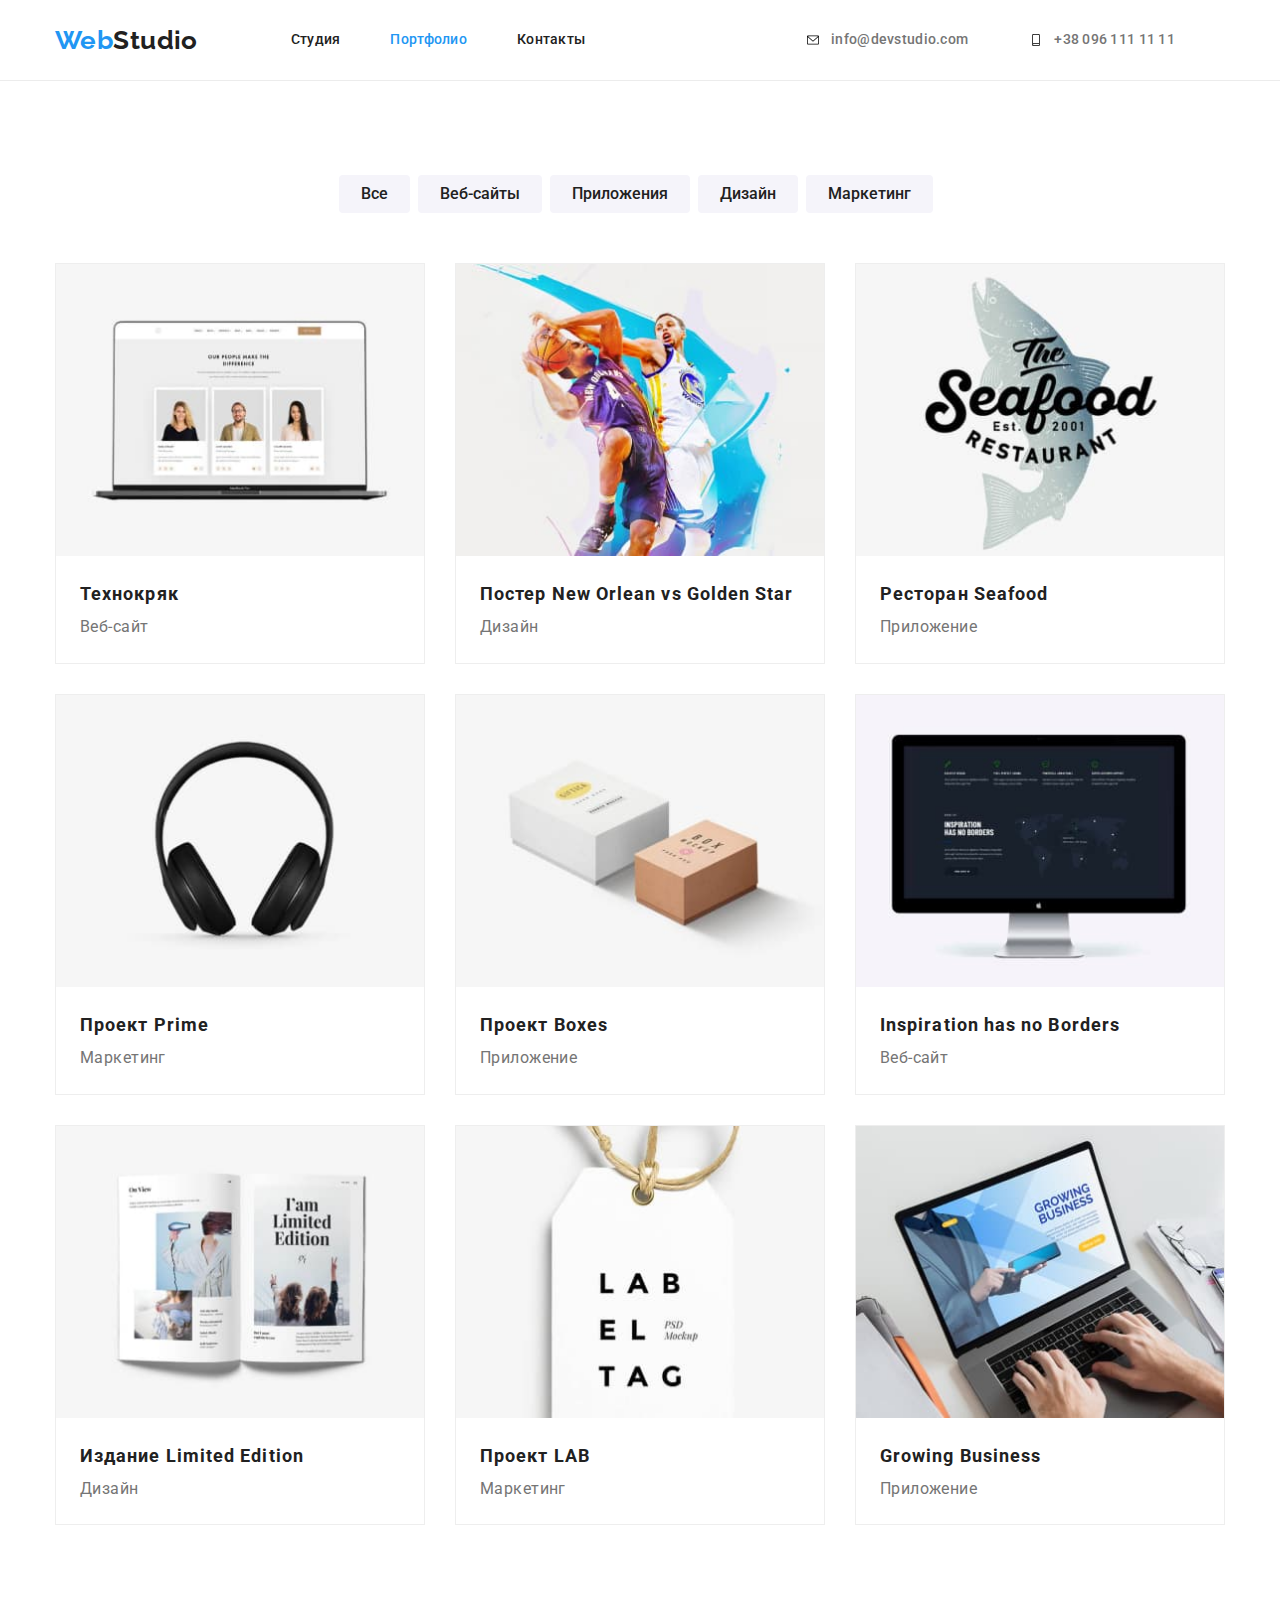
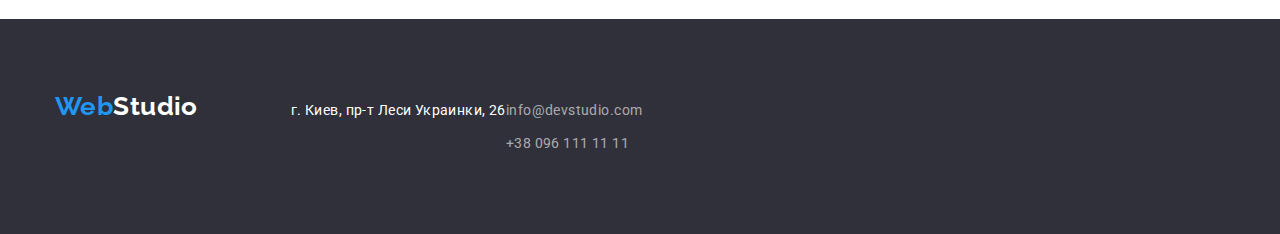
==== portfolio.html @ 6f7464fd "добавляет фоновые изображения" ====
<!DOCTYPE html>
<html lang="ru">

<head>
    <meta charset="UTF-8">
    <meta name="viewport" content="width=device-width, initial-scale=1.0">
    <title>Студия</title>
    <link rel="stylesheet" href="https://cdnjs.cloudflare.com/ajax/libs/modern-normalize/1.0.0/modern-normalize.min.css"> 
    <link href="https://fonts.googleapis.com/css2?family=Raleway:wght@700&family=Roboto:wght@400;500;700;900&display=swap" rel="stylesheet" />
    <link rel="stylesheet" href="./css/styles.css" />
</head>

<body>
    <!-- Шапка сайта -->
    <header class="page-header">
        <!-- Навигация -->
        <div class="container header-container">
            <nav class="nav">
                <a href="./index.html" class="logo link" lang="en"><span class="logo-span">Web</span>Studio</a>
                <ul class="site-nav marker">
                    <li><a href="./index.html" class="link ">Студия</a></li>
                    <li><a href="./portfolio.html" class="link current">Портфолио</a></li>
                    <li><a href="" class="link">Контакты</a></li>
                </ul>
            </nav>
            <ul class="auth-nav marker">
                <li class="item">
                    <a href="mailto:info@devstudio.com" lang="en" class="link">
                        <div class="icon-container">
                            <svg class="button-icon" width="16" height="12">
                                <use href="./images/symbol-defs.svg#envelope"></use>
                            </svg>
                        </div>
                        info@devstudio.com
                    </a>
            
                </li>
                <li class="item">
            
                    <a href="tel:+38 096 111 11 11" class="link">
                        <div class="icon-container">
                            <svg class="button-icon" width="16" height="12">
                                <use href="./images/symbol-defs.svg#smartphone"></use>
                            </svg>
                        </div>
                        +38 096 111 11 11
                    </a>
                </li>
            
            </ul>
        </div>
    </header>
    <main>
        <!-- Портфолио -->
        
       <section class="section">
            <div class="container">
                <h1 class="section-title hiden">Портфолио</h1>
                <h2 class="section-title hiden">Филльтры</h2>
                <ul class="filter marker">
                    <li class="filter-item">
                        <button class="filter-button" type="button">Все</button>
                    </li>
                    <li class="filter-item">
                        <button class="filter-button" type="button">Веб-сайты</button>
                    </li>
                    <li class="filter-item">
                        <button class="filter-button" type="button">Приложения</button>
                    </li>
                    <li class="filter-item">
                        <button class="filter-button" type="button">Дизайн</button>
                    </li>
                    <li class="filter-item">
                        <button class="filter-button" type="button">Маркетинг</button>
                    </li>
                </ul>
            </div>
            
            <div class="container">
                <ul class="example marker">
                    <li class="example-items">
                        <a href="" class="link">
                            <img src="./images/portfolio-img1.jpg" alt="Изображение лептопа" width="370" height="294">
                            <div class="example-work" tabindex="0">
                                <h3 class="example-title">Технокряк</h3>
                                <p class="example-content">Веб-сайт</p>
                             </div>
                        </a>                
                    </li>
                    <li class="example-items">
                        <a href="" class="link">
                            <img src="./images/portfolio-img2.jpg" alt="Изображение двух баскетболистов" width="370" height="294">
                            <div class="example-work">
                                <h3 class="example-title" lang="en">Постер New Orlean vs Golden Star</h3>
                                <p class="example-content">Дизайн</p>
                            </div>
                        </a>
                    </li>
                    <li class="example-items">
                        <a href="" class="link">
                            <img src="./images/portfolio-img3.jpg" alt="Изображение логотипу ресторану" width="370" height="294">
                            <div class="example-work">
                                <h3 class="example-title" lang="en">Ресторан Seafood</h3>
                                <p class="example-content">Приложение</p>
                            </div>                                
                        </a>
                    </li>
                    <li class="example-items">
                        <a href="" class="link">
                            <img src="./images/portfolio-img4.jpg" alt="Изображение наушников" width="370" height="294">
                            <div class="example-work">
                                <h3 class="example-title" lang="en">Проект Prime</h3>
                                <p class="example-content">Маркетинг</p>
                            </div>
                        </a>
                    </li>
                    <li class="example-items">
                        <a href="" class="link">
                            <img src="./images/portfolio-img5.jpg" alt="Изображение двух коробок" width="370" height="294">
                            <div class="example-work">
                                <h3 class="example-title" lang="en">Проект Boxes</h3>
                                <p class="example-content">Приложение</p>
                            </div>                                
                        </a>
                    </li>
                    <li class="example-items">
                        <a href="" class="link">
                            
                            <img src="./images/portfolio-img6.jpg" alt="Изображение монитора" width="370" height="294">
                            <div class="example-work">
                                <h3 class="example-title" lang="en">Inspiration has no Borders</h3>
                                <p class="example-content">Веб-сайт</p>
                            </div>
                        </a>
                    </li>
                    <li class="example-items">
                        <a href="" class="link">
                            <img src="./images/portfolio-img7.jpg" alt="Изображение книги" width="370" height="294">
                            <div class="example-work">
                                <h3 class="example-title" lang="en">Издание Limited Edition</h3>
                                <p class="example-content">Дизайн</p>
                            </div>
                        </a>
                    </li>
                    <li class="example-items">
                        <a href="" class="link">
                            <img src="./images/portfolio-img8.jpg" alt="Изображение лейбла" width="370" height="294">
                            <div class="example-work">
                                <h3 class="example-title" lang="en">Проект LAB</h3>
                                <p class="example-content">Маркетинг</p>
                            </div>
                        </a>
                    </li>
                    <li class="example-items">
                        <a href="" class="link">
                            <img src="./images/portfolio-img9.jpg" alt="Изображение лептопа" width="370" height="294">
                            <div class="example-work">
                                <h3 class="example-title" lang="en">Growing Business</h3>
                                <p class="example-content">Приложение</p>
                            </div>
                        </a>
                    </li>
                
                </ul>
            </div>
        </section>
    </main>
    <!-- Футер -->
    <footer class="footer">
        <div class="container">
            <a href="./index.html" class="logo link" lang="en"><span class="logo-span">Web</span>Studio</a>
            <address class="address">
                г. Киев, пр-т Леси Украинки, 26
            </address>
            <ul class="footer-nav marker">
                <li><a href="" class="footer-nav link" lang="en">info@devstudio.com</a></li>
                <li><a href="" class="footer-nav link">+38 096 111 11 11</a></li>
            </ul>
        </div>
    </footer>
</body>

</html>
---- css/styles.css ----
/* цвет заголовков  #212121; */
/* основной цвет текста #757575; */
/* белый  #FFFFFF; */
/* акцент #2196F3; */
/* цвет фона #E5E5E5; */
:root {
  --title-text-color: #212121;
  --accent-color: #2196f3;
  --primary-text-color: #757575;
  --page-background-color: #e5e5e5;
  --white-color: #ffffff;
  --second-bg-color: #2f303a;
  --third-bg-color: #f5f4fa;
  --card-set-gap: 30px;
}
body {
  background-color: var(--pfge-background-color);
  color: var(--primary-text-color);
  font-family: Roboto, sans-serif;
  font-weight: 400;
  font-size: 14px;
  line-height: 1.71;
  letter-spacing: 0.03em;
  min-height: 100vh;
}
/* Убираем внешние отступы */
body,
h1,
h2,
h3,
h4,
p {
  margin: 0;
}
img {
  display: block;
  max-width: 100%;
  height: auto;
}
:active,
:hover,
:focus {
  outline: 0;
  outline-offset: 0;
}
.container {
  width: 1200px;
  padding-left: 15px;
  padding-right: 15px;

  margin-left: auto;
  margin-right: auto;
  margin: 0 auto;
}
.section {
  padding-top: 94px;
}
.hero {
  padding-top: 200px;
  padding-bottom: 200px;
}
.hero-title {
  font-family: roboto;
}
.link {
  text-decoration: none;
}
.marker {
  list-style: none;
  padding: 0;
  margin: 0;
}
/* site-nav */
/* .page-header {
  display: flex;
  align-items: center;
  justify-content: space-between;
  padding: 10px;
} */
.nav,
.site-nav,
.auth-nav,
.header-container {
  display: flex;
  justify-content: space-between;
  align-items: center;
}
.page-header {
  border-bottom: 1px solid #ececec;
}

.logo {
  color: var(--title-text-color);
  font-family: Raleway;
  font-weight: 700;
  font-size: 26px;
  line-height: 1.19;

  display: inline-block;
  margin-right: 93px;
}
.logo-span {
  color: var(--accent-color);
}
.site-nav .link,
.auth-nav .link {
  color: var(--title-text-color);
  font-weight: 500;
  font-size: 14px;
  line-height: 1.14;
  letter-spacing: 0.02em;
  margin-right: 50px;

  padding-top: 32px;
  padding-bottom: 32px;
  display: flex;
}
.site-nav .link:not(:last-child) {
  margin-right: 50px;
}
.auth-nav .link {
  color: var(--primary-text-color);
  margin-left: 10px;
}

.site-nav .link.current {
  color: var(--accent-color);
}
.site-nav .link:hover,
.auth-nav .link:hover,
.site-nav .link:focus,
.auth-nav .link:focus {
  color: var(--accent-color);
  fill: var(--accent-color);
}
.icon-container {
  cursor: pointer;
  display: flex;
  align-items: center;
  margin-right: 10px;
}
/* .icon-container:hover.head-icon {
  fill: var(--accent-color);
} */
/* hero */
.hero {
  max-width: 1600px;
  height: 600px;
  margin-right: auto;
  margin-left: auto;
  background-image: linear-gradient(
      to right,
      rgba(47, 48, 58, 0.4),
      rgba(47, 48, 58, 0.4)
    ),
    url(../images/hero-img-bg.jpg);
  background-repeat: no-repeat;
  background-position: center;
  background-size: cover;
  text-align: center;
  background-color: rgba(47, 48, 58, 0.4);
}
.hero-title {
  color: var(--white-color);
  font-weight: 900;
  font-size: 44px;
  line-height: 1.36;
  letter-spacing: 0.06em;
  text-align: center;
  text-transform: uppercase; /*прописными*/
  max-width: 700px;

  margin-top: 0;
  margin: 0 auto 40px;
  display: block;
}
/* button */
.button {
  color: var(--white-color);
  background-color: var(--accent-color);
  font-family: inherit;
  font-weight: 700;
  font-size: 16px;
  line-height: 1.9;
  text-align: center;

  padding: 10px 32px;
  min-width: 200px;
  height: 50px;
  border-radius: 4px;
  margin: 0 auto;
  border: none;
  cursor: pointer;
}
/* sections */
.section-title {
  color: var(--title-text-color);
  font-weight: 700;
  font-size: 36px;
  line-height: 1.17;
  text-align: center;

  margin-top: 0;
  margin-bottom: 50px;
}
.features {
  display: flex;
}
.features-item:not(:last-child) {
  margin-right: 30px;
}
.features-item {
  display: inline-block;
}
.icon-features {
  display: flex;
  align-items: center;
  justify-content: center;
  border-radius: 4px;
  margin-bottom: 30px;
  height: 120px;
  fill: var(--primary-text-color);
  background-color: var(--third-bg-color);
}

/* добавляет через фон иконки 
.features-item::before {
  display: block;
  content: '';
  height: 120px;
  background-size: contain;
  background-repeat: no-repeat;
  background-position: center;
  background-color: var(--third-bg-color);
  border-radius: 4px;
  margin-bottom: 30px;
}
.icon-antenna::before {
  background-image: url(../images/antenna.svg);
}
.icon-astronaut::before {
  background-image: url(../images/astronaut.svg);
}
.icon-diagram::before {
  background-image: url(../images/diagram.svg);
}
.icon-clock::before {
  background-image: url(../images/clock.svg);
} */
.features-title {
  color: var(--title-text-color);
  font-weight: 700;
  font-size: 14px;
  line-height: 1.14;
  text-transform: uppercase;

  margin-top: 0;
  margin-bottom: 10px;
}
.features-content {
  color: var(--primary-text-color);
  margin-top: 0;
  margin-bottom: 0;

  display: flex;
}
.pattern {
  display: flex;
  justify-content: space-between;
}
.pattern-item {
  display: block;
}
/* .pattern-item:not(:last-child) {
  margin-right: 30px;
} */
.team {
  display: flex;
  padding-bottom: 94px;
}
.team-title {
  color: var(--title-text-color);
  font-weight: 500;
  font-size: 16px;
  line-height: 1.19;

  margin-top: 30px;
  margin-bottom: 10px;
  text-align: center;
}
.team-content {
  color: var(--primary-text-color);
  font-weight: 400;
  font-size: 16px;
  line-height: 1.19;

  margin-top: 0;
  margin-bottom: 0;
  padding-bottom: 16px;
  text-align: center;

  background: #ffffff;

  border-bottom: 4px;
}
.team-style {
  background-color: var(--third-bg-color);
  margin-top: 94px;
}
.team-member {
  background-color: var(--white-color);
  box-shadow: 0px 1px 3px rgba(0, 0, 0, 0.12), 0px 1px 1px rgba(0, 0, 0, 0.14),
    0px 2px 1px rgba(0, 0, 0, 0.2);
}
.team-member:not(:last-child) {
  margin-right: 30px;
}
.social-link {
  align-items: center;
  cursor: pointer;
  display: flex;
  width: 44px;
  height: 44px;

  border-radius: 50%;
  justify-content: center;
  fill: #afb1b8;
}
.team-link {
  display: flex;
  padding-bottom: 30px;
  justify-content: space-evenly;
}
.social-link:hover,
.social-link:focus {
  background-color: var(--accent-color);
  fill: var(--white-color);
}
.hiden {
  clip-path: inset(100%);
  clip: rect(1px 1px 1px 1px); /* IE 6/7 */
  clip: rect(1px, 1px, 1px, 1px);
  height: 1px;
  overflow: hidden;
  position: absolute;
  white-space: nowrap; /* added line */
  width: 1px;
}
.clients {
  align-items: center;
  cursor: pointer;
  display: flex;
  padding-bottom: 94px;
}
.company-link {
  align-items: center;
  justify-content: center;
  cursor: pointer;
  display: flex;
  width: 170px;
  height: 90px;
  margin-right: 30px;
  border: 1px solid #afb1b8;
  border-radius: 4px;
  fill: #afb1b8;
}
.company-link:hover,
.company-link:focus {
  fill: var(--accent-color);
  border: 1px solid var(--accent-color);
}
.clients-item:last-child {
  margin-right: 0;
}
/* footer */
.footer .logo {
  color: var(--white-color);
}
.footer {
  background-color: var(--second-bg-color);
  padding-top: 60px;
  padding-bottom: 60px;
  display: flex;
  align-items: BASELINE;
}
.footer-nav {
  display: block;
  color: rgba(255, 255, 255, 0.6);
  padding-bottom: 9px;
}

.address {
  color: var(--white-color);
  font-style: normal;

  padding-top: 20px;
  margin-bottom: 9px;
}
.footer .container {
  display: flex;
  align-items: baseline;
}
.footer-adress {
  margin-right: 50px;
}
.footer .container P {
  font-family: Roboto;
  font-style: normal;
  font-weight: bold;
  font-size: 14px;
  line-height: 1.14;
  letter-spacing: 0.03em;
  text-transform: uppercase;
  color: var(--white-color);
}

.footer-link {
  display: flex;
  margin-top: 20px;
  justify-content: space-evenly;
  height: 60px;
  width: 200px;
  align-items: center;
}
.footer .social-link {
  fill: var(--white-color);
  background: rgba(255, 255, 255, 0.1);
}
.footer-link .social-link:hover,
.footer-link .social-link:focus {
  background-color: var(--accent-color);
}

/* portfolio */
.example-title {
  color: var(--title-text-color);
  font-weight: 700;
  font-size: 18px;
  line-height: 2;
  letter-spacing: 0.06em;

  /* margin-top: 20px;
  margin-bottom: 4px; */
}
.example-items {
  /* width: 370px; */
  display: block;
  flex-basis: calc((100% - 60px) / 3);
  border: 1px solid #eeeeee;
  margin-bottom: 30px;
  margin-right: 30px;
}
.example-items:hover,
.example-items:focus {
  box-shadow: 0px 1px 1px rgba(0, 0, 0, 0.12), 0px 4px 4px rgba(0, 0, 0, 0.06),
    1px 4px 6px rgba(0, 0, 0, 0.16);
}
.example-content {
  color: var(--primary-text-color);
  font-weight: normal;
  font-size: 16px;
  line-height: 1.9;

  margin-top: 0;
  margin-bottom: 0;
}
.example-work {
  padding: 20px 24px 20px 24px;
}
.filter-item {
  display: inline-block;
  text-align: center;
  margin-right: 8px;
  border: none;
}
.filter-button:hover,
.filter-button:focus {
  color: var(--white-color);
  background-color: var(--accent-color);
  cursor: pointer;
  box-shadow: 0px 3px 1px rgba(0, 0, 0, 0.1), 0px 1px 2px rgba(0, 0, 0, 0.08),
    0px 2px 2px rgba(0, 0, 0, 0.12);
}
.filter-button {
  color: var(--title-text-color);
  background-color: var(--third-bg-color);
  font-weight: 500;
  font-size: 16px;
  line-height: 1.63;

  border-radius: 4px;
  border: none;
  padding: 6px 22px;
}
.filter {
  display: flex;
  justify-content: center;
  margin-bottom: 50px;
}
.example {
  margin: 0;
  list-style: none;
  display: flex;
  flex-wrap: wrap;
  margin-bottom: 94px;
}

.example-items:nth-child(3n) {
  margin-right: 0;
}
.example-items:nth-last-child(-n + 3) {
  margin-bottom: 0;
}
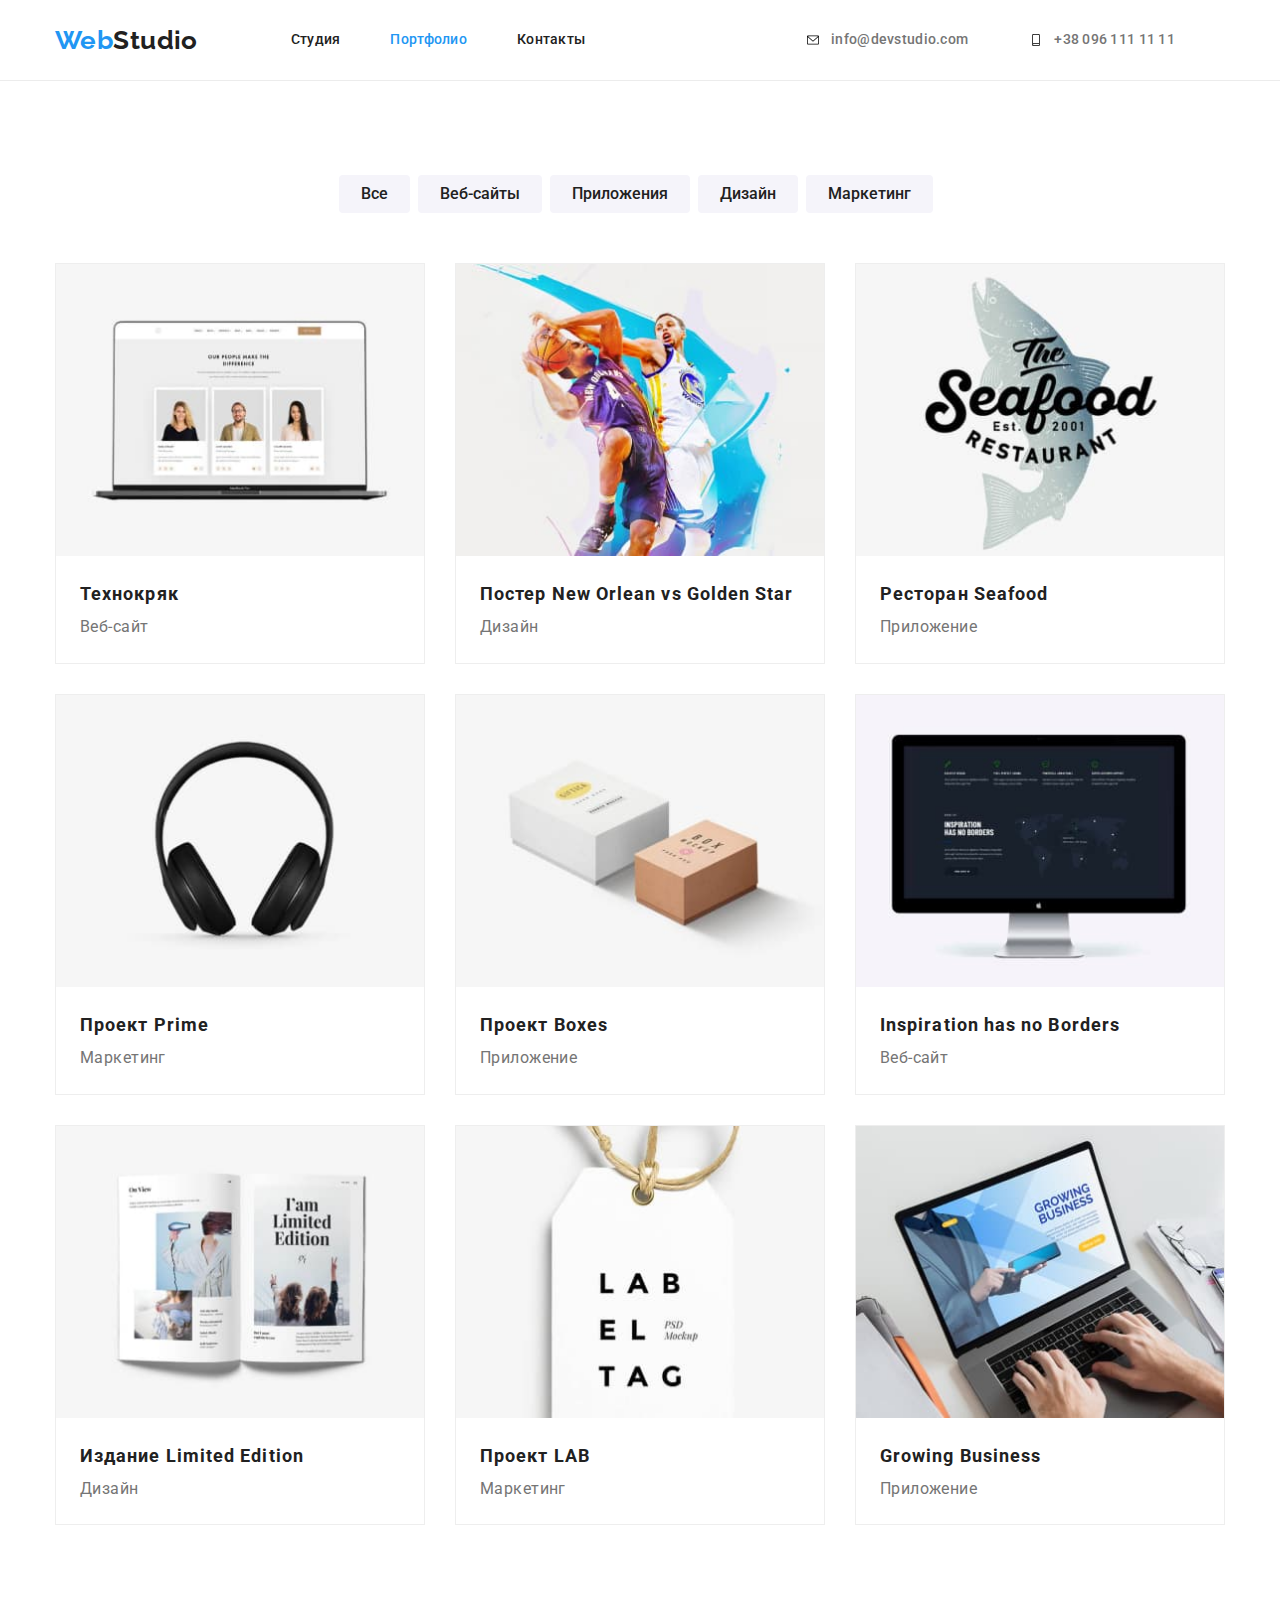
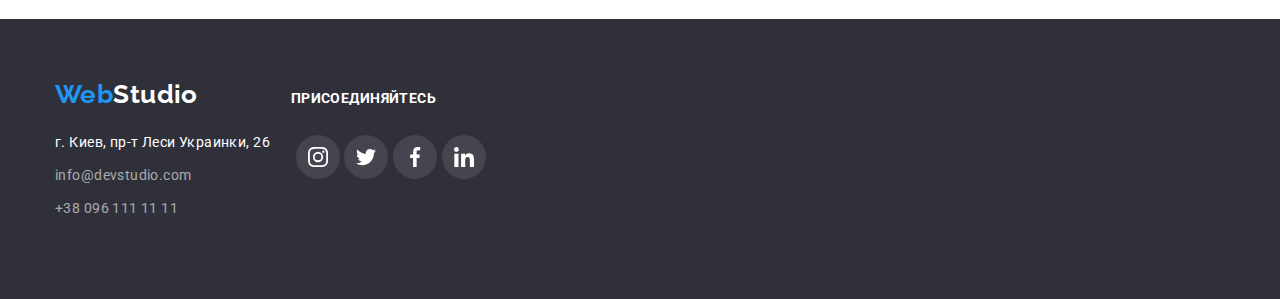
==== commit 3f39ca4a: "исправляет футер" ====
--- a/portfolio.html
+++ b/portfolio.html
@@ -168,14 +168,49 @@
     <!-- Футер -->
     <footer class="footer">
         <div class="container">
-            <a href="./index.html" class="logo link" lang="en"><span class="logo-span">Web</span>Studio</a>
-            <address class="address">
-                г. Киев, пр-т Леси Украинки, 26
-            </address>
-            <ul class="footer-nav marker">
-                <li><a href="" class="footer-nav link" lang="en">info@devstudio.com</a></li>
-                <li><a href="" class="footer-nav link">+38 096 111 11 11</a></li>
-            </ul>
+            <div class="footer-asress">
+                <a href="./index.html" class="logo link" lang="en"><span class="logo-span">Web</span>Studio</a>
+                <address class="address">
+                    г. Киев, пр-т Леси Украинки, 26
+                </address>
+                <ul class="footer-nav marker">
+                    <li><a href="" class="footer-nav link" lang="en">info@devstudio.com</a></li>
+                    <li><a href="" class="footer-nav link">+38 096 111 11 11</a></li>
+                </ul>
+            </div>
+            <div class="footer-conteiner">
+                <p>присоединяйтесь</p>
+                <ul class="footer-link marker">
+                    <li>
+                        <a href="" aria-label="Инстаграм" class="social-link">
+                            <svg class="team-icon" width="20" height="20">
+                                <use href="./images/symbol-defs.svg#instagram"></use>
+                            </svg>
+                        </a>
+                    </li>
+                    <li>
+                        <a href="" aria-label="Твиттер" class="social-link">
+                            <svg class="team-icon" width="20" height="20">
+                                <use href="./images/symbol-defs.svg#twitter"></use>
+                            </svg>
+                        </a>
+                    </li>
+                    <li>
+                        <a href="" aria-label="Фейсбук" class="social-link">
+                            <svg class="team-icon" width="20" height="20">
+                                <use href="./images/symbol-defs.svg#facebook"></use>
+                            </svg>
+                        </a>
+                    </li>
+                    <li>
+                        <a href="" aria-label="Линкедин" class="social-link">
+                            <svg class="team-icon" width="20" height="20">
+                                <use href="./images/symbol-defs.svg#linkedin"></use>
+                            </svg>
+                        </a>
+                    </li>
+                </ul>
+            </div>
         </div>
     </footer>
 </body>
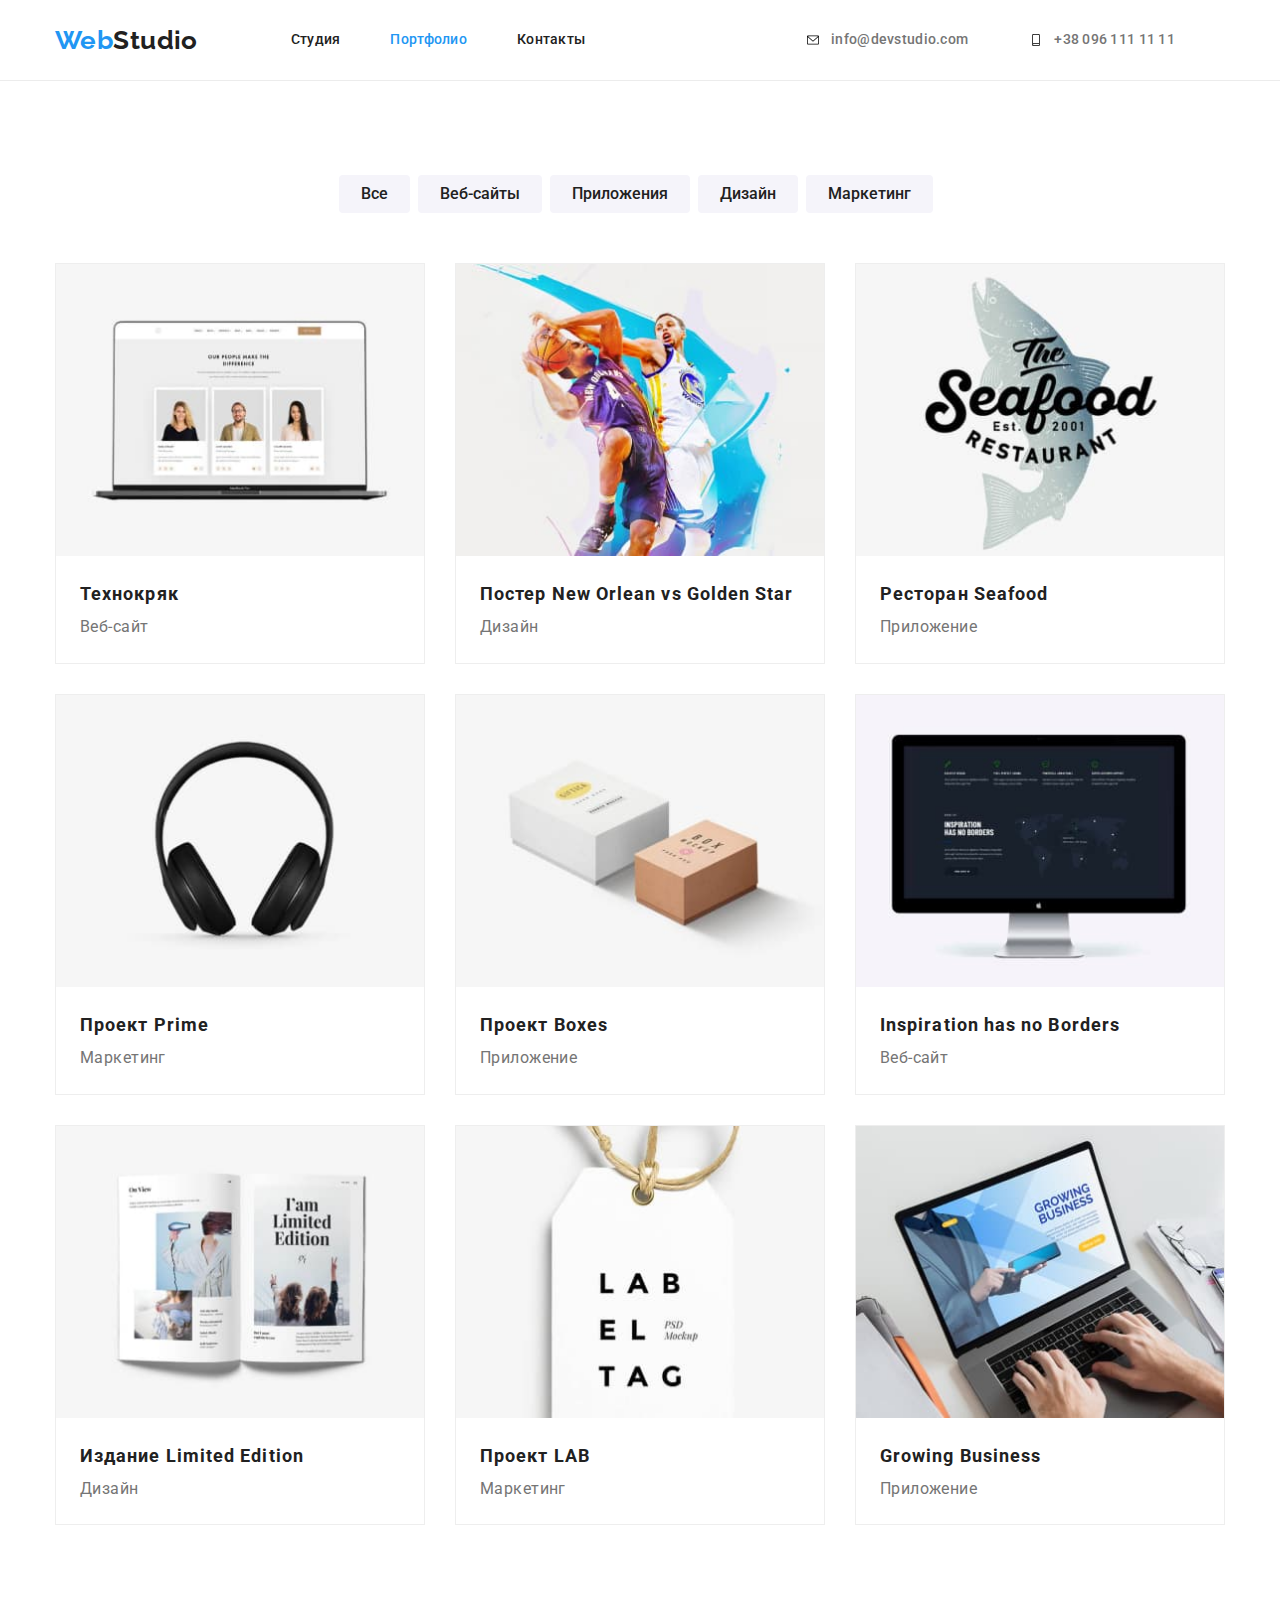
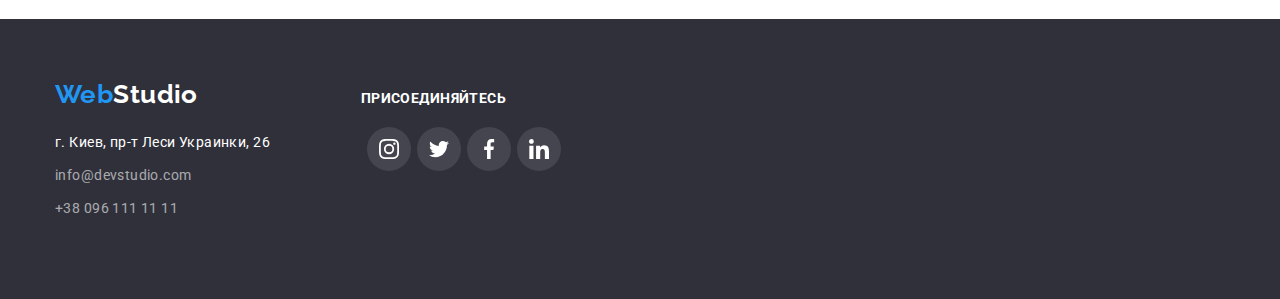
==== commit 55effb20: "Исправляет фокус" ====
--- a/portfolio.html
+++ b/portfolio.html
@@ -78,16 +78,16 @@
             
             <div class="container">
                 <ul class="example marker">
-                    <li class="example-items">
+                    <li class="example-items" tabindex="0">
                         <a href="" class="link">
                             <img src="./images/portfolio-img1.jpg" alt="Изображение лептопа" width="370" height="294">
-                            <div class="example-work" tabindex="0">
+                            <div class="example-work">
                                 <h3 class="example-title">Технокряк</h3>
                                 <p class="example-content">Веб-сайт</p>
-                             </div>
+                            </div>
                         </a>                
                     </li>
-                    <li class="example-items">
+                    <li class="example-items" tabindex="0">
                         <a href="" class="link">
                             <img src="./images/portfolio-img2.jpg" alt="Изображение двух баскетболистов" width="370" height="294">
                             <div class="example-work">
@@ -96,7 +96,7 @@
                             </div>
                         </a>
                     </li>
-                    <li class="example-items">
+                    <li class="example-items" tabindex="0">
                         <a href="" class="link">
                             <img src="./images/portfolio-img3.jpg" alt="Изображение логотипу ресторану" width="370" height="294">
                             <div class="example-work">
@@ -105,7 +105,7 @@
                             </div>                                
                         </a>
                     </li>
-                    <li class="example-items">
+                    <li class="example-items" tabindex="0">
                         <a href="" class="link">
                             <img src="./images/portfolio-img4.jpg" alt="Изображение наушников" width="370" height="294">
                             <div class="example-work">
@@ -114,7 +114,7 @@
                             </div>
                         </a>
                     </li>
-                    <li class="example-items">
+                    <li class="example-items" tabindex="0">
                         <a href="" class="link">
                             <img src="./images/portfolio-img5.jpg" alt="Изображение двух коробок" width="370" height="294">
                             <div class="example-work">
@@ -123,9 +123,8 @@
                             </div>                                
                         </a>
                     </li>
-                    <li class="example-items">
-                        <a href="" class="link">
-                            
+                    <li class="example-items" tabindex="0">
+                        <a href="" class="link">                            
                             <img src="./images/portfolio-img6.jpg" alt="Изображение монитора" width="370" height="294">
                             <div class="example-work">
                                 <h3 class="example-title" lang="en">Inspiration has no Borders</h3>
@@ -133,7 +132,7 @@
                             </div>
                         </a>
                     </li>
-                    <li class="example-items">
+                    <li class="example-items" tabindex="0">
                         <a href="" class="link">
                             <img src="./images/portfolio-img7.jpg" alt="Изображение книги" width="370" height="294">
                             <div class="example-work">
@@ -142,7 +141,7 @@
                             </div>
                         </a>
                     </li>
-                    <li class="example-items">
+                    <li class="example-items" tabindex="0">
                         <a href="" class="link">
                             <img src="./images/portfolio-img8.jpg" alt="Изображение лейбла" width="370" height="294">
                             <div class="example-work">
@@ -151,7 +150,7 @@
                             </div>
                         </a>
                     </li>
-                    <li class="example-items">
+                    <li class="example-items" tabindex="0">
                         <a href="" class="link">
                             <img src="./images/portfolio-img9.jpg" alt="Изображение лептопа" width="370" height="294">
                             <div class="example-work">
--- a/css/styles.css
+++ b/css/styles.css
@@ -400,6 +400,9 @@
   display: flex;
   align-items: baseline;
 }
+.footer-conteiner {
+  margin-left: 70px;
+}
 .footer-adress {
   margin-right: 50px;
 }
@@ -418,8 +421,8 @@
   display: flex;
   margin-top: 20px;
   justify-content: space-evenly;
-  height: 60px;
-  width: 200px;
+  height: 44px;
+  width: 206px;
   align-items: center;
 }
 .footer .social-link {
@@ -450,11 +453,15 @@
   margin-bottom: 30px;
   margin-right: 30px;
 }
+.exaexample-items .link {
+  display: inline-block;
+}
 .example-items:hover,
 .example-items:focus {
   box-shadow: 0px 1px 1px rgba(0, 0, 0, 0.12), 0px 4px 4px rgba(0, 0, 0, 0.06),
     1px 4px 6px rgba(0, 0, 0, 0.16);
 }
+
 .example-content {
   color: var(--primary-text-color);
   font-weight: normal;
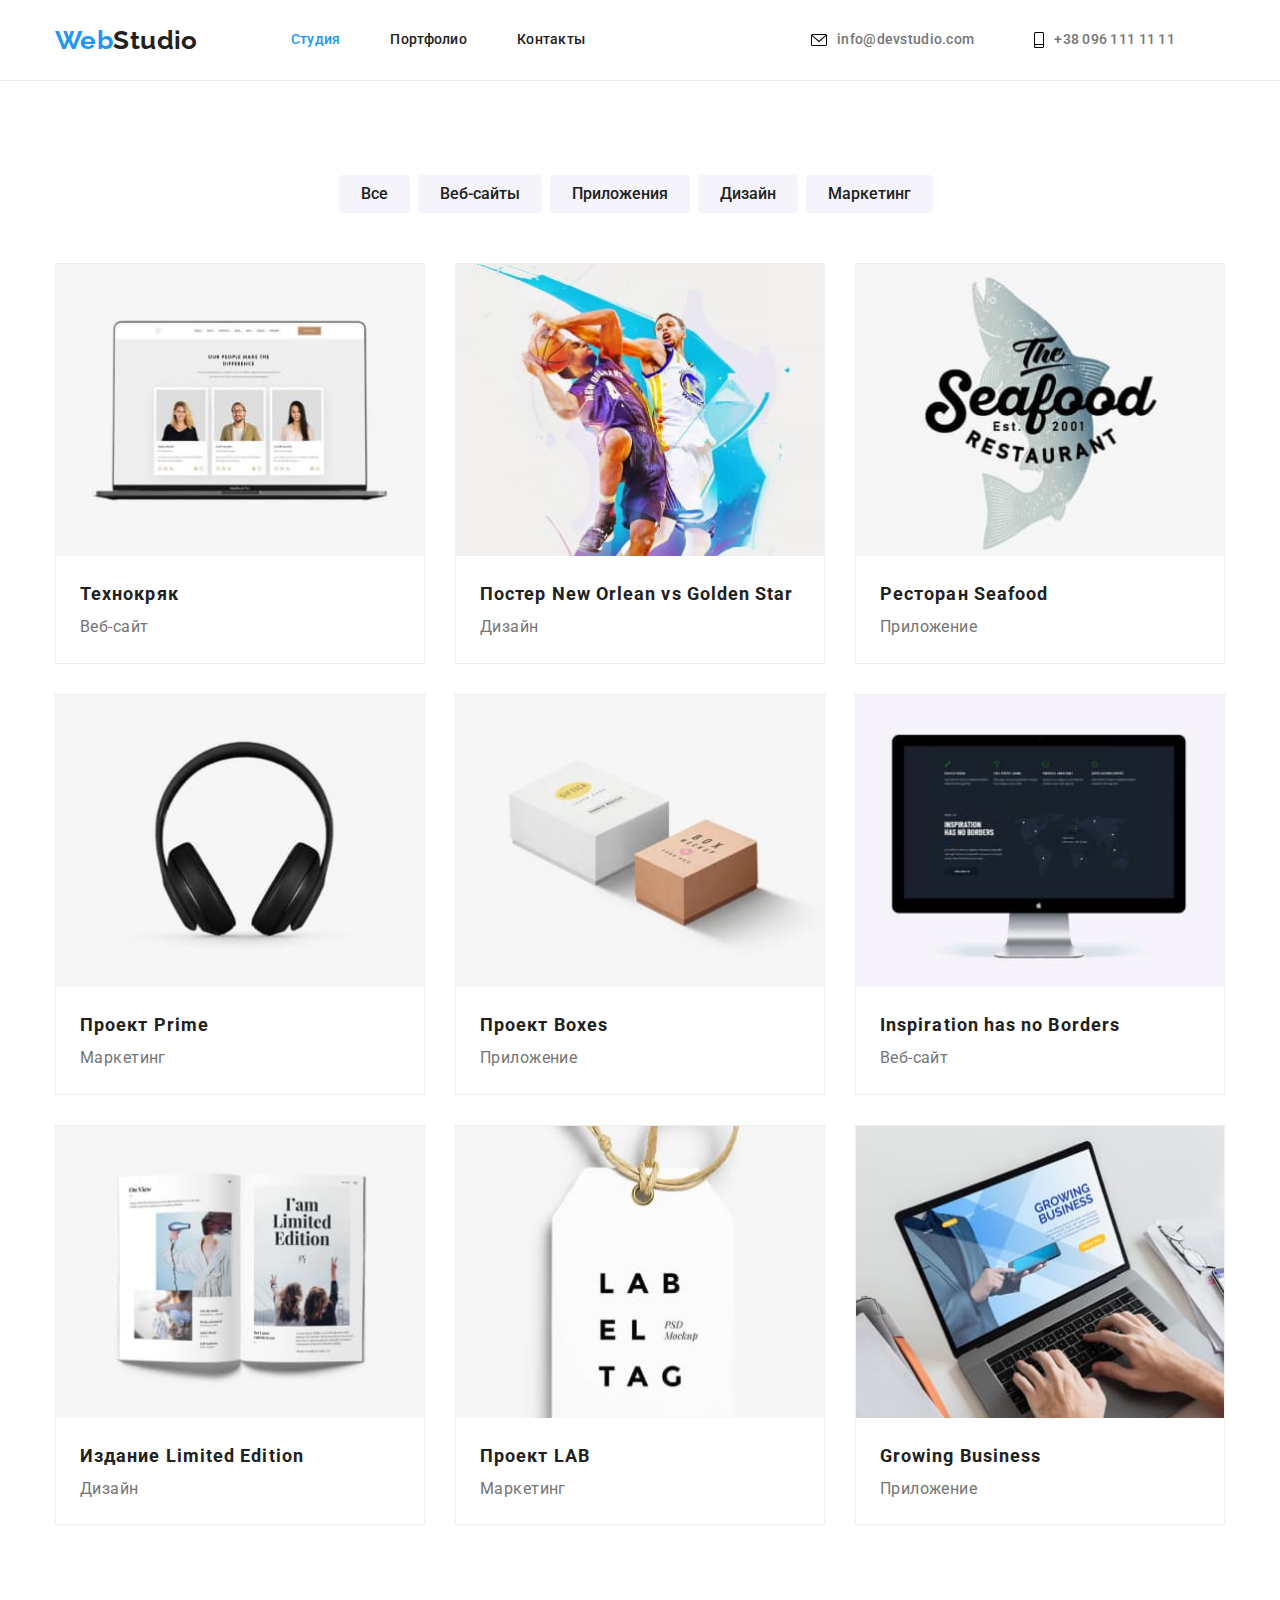
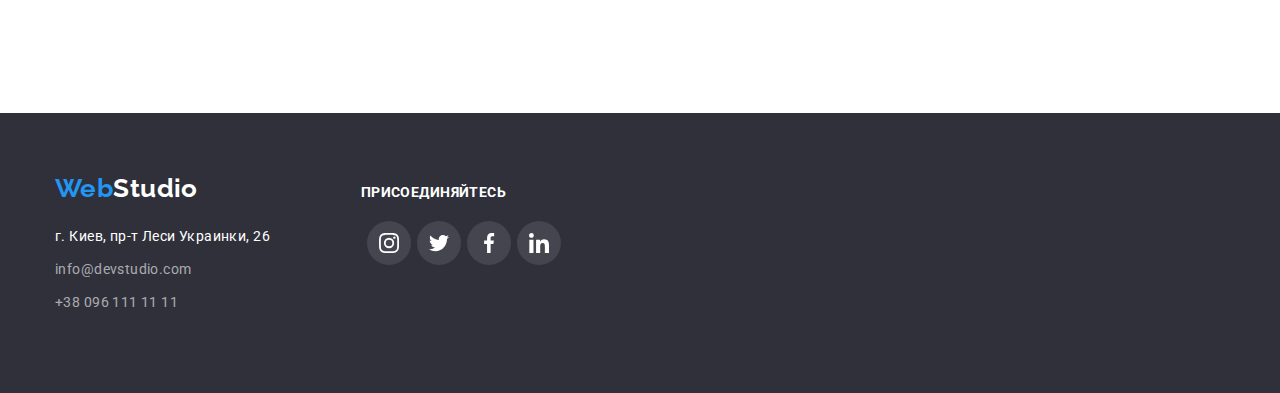
==== commit acc5de3d: "Исправления" ====
--- a/portfolio.html
+++ b/portfolio.html
@@ -18,35 +18,35 @@
             <nav class="nav">
                 <a href="./index.html" class="logo link" lang="en"><span class="logo-span">Web</span>Studio</a>
                 <ul class="site-nav marker">
-                    <li><a href="./index.html" class="link ">Студия</a></li>
-                    <li><a href="./portfolio.html" class="link current">Портфолио</a></li>
-                    <li><a href="" class="link">Контакты</a></li>
+                    <li class="item"><a href="./index.html" class="link current">Студия</a></li>
+                    <li class="item"><a href="./portfolio.html" class="link">Портфолио</a></li>
+                    <li class="item"><a href="" class="link">Контакты</a></li>
                 </ul>
             </nav>
             <ul class="auth-nav marker">
                 <li class="item">
                     <a href="mailto:info@devstudio.com" lang="en" class="link">
                         <div class="icon-container">
-                            <svg class="button-icon" width="16" height="12">
+                            <svg class="head-icon" width="16" height="12">
                                 <use href="./images/symbol-defs.svg#envelope"></use>
                             </svg>
                         </div>
                         info@devstudio.com
                     </a>
-            
+    
                 </li>
                 <li class="item">
-            
+    
                     <a href="tel:+38 096 111 11 11" class="link">
                         <div class="icon-container">
-                            <svg class="button-icon" width="16" height="12">
+                            <svg class="head-icon" width="10" height="16">
                                 <use href="./images/symbol-defs.svg#smartphone"></use>
                             </svg>
                         </div>
                         +38 096 111 11 11
                     </a>
                 </li>
-            
+    
             </ul>
         </div>
     </header>
@@ -78,8 +78,8 @@
             
             <div class="container">
                 <ul class="example marker">
-                    <li class="example-items" tabindex="0">
-                        <a href="" class="link">
+                    <li class="example-items" >
+                        <a href="" class="example-link link">
                             <img src="./images/portfolio-img1.jpg" alt="Изображение лептопа" width="370" height="294">
                             <div class="example-work">
                                 <h3 class="example-title">Технокряк</h3>
@@ -87,8 +87,8 @@
                             </div>
                         </a>                
                     </li>
-                    <li class="example-items" tabindex="0">
-                        <a href="" class="link">
+                    <li class="example-items">
+                        <a href="" class="example-link link">
                             <img src="./images/portfolio-img2.jpg" alt="Изображение двух баскетболистов" width="370" height="294">
                             <div class="example-work">
                                 <h3 class="example-title" lang="en">Постер New Orlean vs Golden Star</h3>
@@ -96,8 +96,8 @@
                             </div>
                         </a>
                     </li>
-                    <li class="example-items" tabindex="0">
-                        <a href="" class="link">
+                    <li class="example-items">
+                        <a href="" class="example-link link">
                             <img src="./images/portfolio-img3.jpg" alt="Изображение логотипу ресторану" width="370" height="294">
                             <div class="example-work">
                                 <h3 class="example-title" lang="en">Ресторан Seafood</h3>
@@ -105,8 +105,8 @@
                             </div>                                
                         </a>
                     </li>
-                    <li class="example-items" tabindex="0">
-                        <a href="" class="link">
+                    <li class="example-items">
+                        <a href="" class="example-link link">
                             <img src="./images/portfolio-img4.jpg" alt="Изображение наушников" width="370" height="294">
                             <div class="example-work">
                                 <h3 class="example-title" lang="en">Проект Prime</h3>
@@ -114,8 +114,8 @@
                             </div>
                         </a>
                     </li>
-                    <li class="example-items" tabindex="0">
-                        <a href="" class="link">
+                    <li class="example-items">
+                        <a href="" class="example-link link">
                             <img src="./images/portfolio-img5.jpg" alt="Изображение двух коробок" width="370" height="294">
                             <div class="example-work">
                                 <h3 class="example-title" lang="en">Проект Boxes</h3>
@@ -123,8 +123,8 @@
                             </div>                                
                         </a>
                     </li>
-                    <li class="example-items" tabindex="0">
-                        <a href="" class="link">                            
+                    <li class="example-items">
+                        <a href="" class="example-link link">                            
                             <img src="./images/portfolio-img6.jpg" alt="Изображение монитора" width="370" height="294">
                             <div class="example-work">
                                 <h3 class="example-title" lang="en">Inspiration has no Borders</h3>
@@ -132,8 +132,8 @@
                             </div>
                         </a>
                     </li>
-                    <li class="example-items" tabindex="0">
-                        <a href="" class="link">
+                    <li class="example-items">
+                        <a href="" class="example-link link">
                             <img src="./images/portfolio-img7.jpg" alt="Изображение книги" width="370" height="294">
                             <div class="example-work">
                                 <h3 class="example-title" lang="en">Издание Limited Edition</h3>
@@ -141,8 +141,8 @@
                             </div>
                         </a>
                     </li>
-                    <li class="example-items" tabindex="0">
-                        <a href="" class="link">
+                    <li class="example-items">
+                        <a href="" class="example-link link">
                             <img src="./images/portfolio-img8.jpg" alt="Изображение лейбла" width="370" height="294">
                             <div class="example-work">
                                 <h3 class="example-title" lang="en">Проект LAB</h3>
@@ -150,8 +150,8 @@
                             </div>
                         </a>
                     </li>
-                    <li class="example-items" tabindex="0">
-                        <a href="" class="link">
+                    <li class="example-items">
+                        <a href="" class="example-link link">
                             <img src="./images/portfolio-img9.jpg" alt="Изображение лептопа" width="370" height="294">
                             <div class="example-work">
                                 <h3 class="example-title" lang="en">Growing Business</h3>
--- a/css/styles.css
+++ b/css/styles.css
@@ -54,6 +54,7 @@
 }
 .section {
   padding-top: 94px;
+  padding-bottom: 94px;
 }
 .hero {
   padding-top: 200px;
@@ -134,10 +135,17 @@
   fill: var(--accent-color);
 }
 .icon-container {
-  cursor: pointer;
-  display: flex;
-  align-items: center;
+  display: flex;
+  justify-content: center;
   margin-right: 10px;
+  height: 16px;
+}
+#svg-sprite {
+  display: none;
+}
+.head-icon {
+  height: 100%;
+  background-size: contain;
 }
 /* .icon-container:hover.head-icon {
   fill: var(--accent-color);
@@ -271,12 +279,14 @@
 .pattern-item {
   display: block;
 }
+.section-patern {
+  padding-top: 0;
+}
 /* .pattern-item:not(:last-child) {
   margin-right: 30px;
 } */
 .team {
   display: flex;
-  padding-bottom: 94px;
 }
 .team-title {
   color: var(--title-text-color);
@@ -305,7 +315,6 @@
 }
 .team-style {
   background-color: var(--third-bg-color);
-  margin-top: 94px;
 }
 .team-member {
   background-color: var(--white-color);
@@ -350,7 +359,6 @@
   align-items: center;
   cursor: pointer;
   display: flex;
-  padding-bottom: 94px;
 }
 .company-link {
   align-items: center;
@@ -453,15 +461,15 @@
   margin-bottom: 30px;
   margin-right: 30px;
 }
-.exaexample-items .link {
-  display: inline-block;
-}
-.example-items:hover,
-.example-items:focus {
+
+.example-link:hover,
+.example-link:focus {
   box-shadow: 0px 1px 1px rgba(0, 0, 0, 0.12), 0px 4px 4px rgba(0, 0, 0, 0.06),
     1px 4px 6px rgba(0, 0, 0, 0.16);
 }
-
+.example-link {
+  display: inline-block;
+}
 .example-content {
   color: var(--primary-text-color);
   font-weight: normal;
